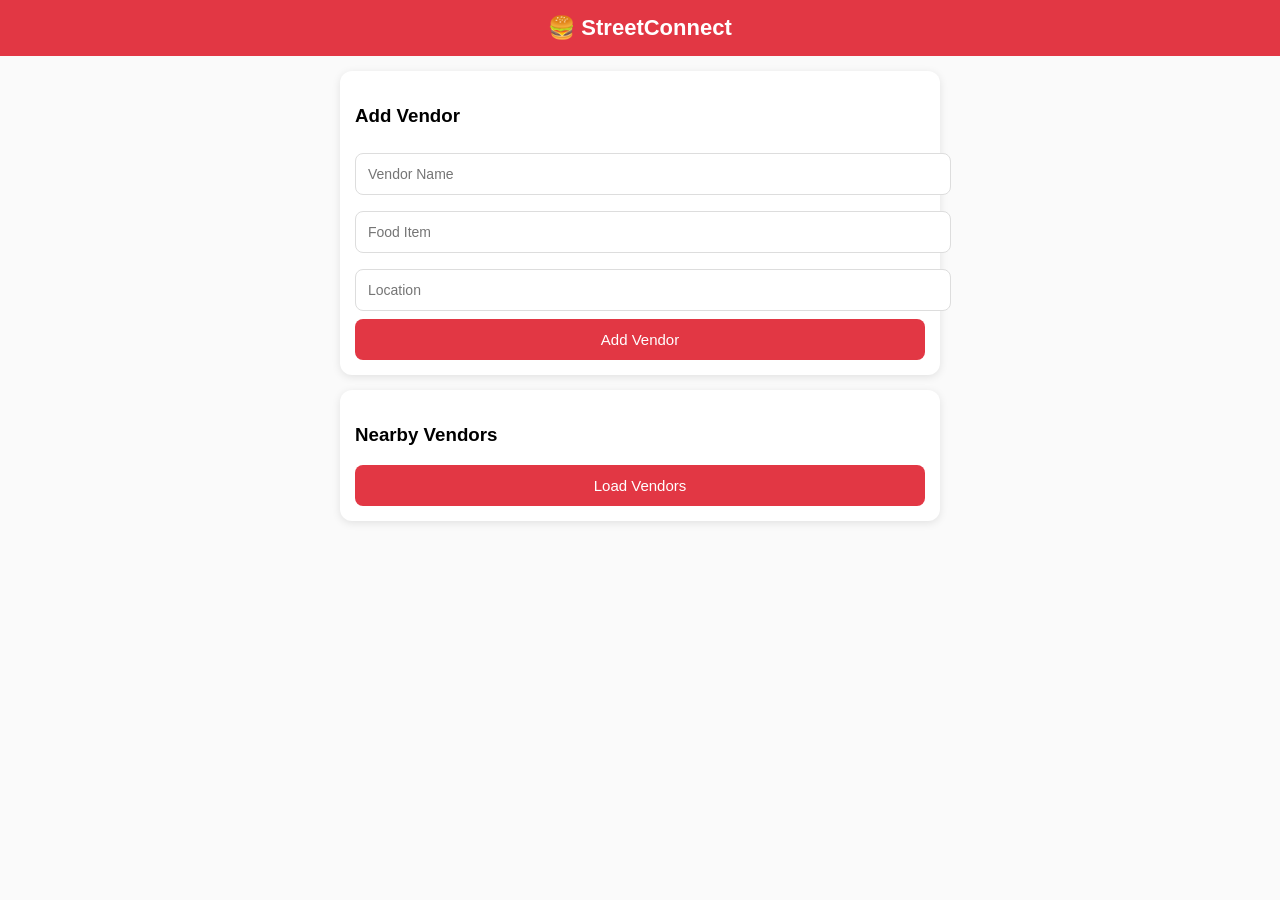
==== index.html @ 933df2ac "Add files via upload" ====
<!DOCTYPE html>
<html>
<head>
    <title>StreetConnect</title>

    <style>
        body {
            margin: 0;
            font-family: 'Segoe UI', Arial;
            background: #fafafa;
        }

        /* Header */
        .header {
            background: #e23744;
            color: white;
            padding: 15px;
            font-size: 22px;
            font-weight: bold;
            text-align: center;
        }

        .container {
            width: 90%;
            max-width: 600px;
            margin: auto;
        }

        /* Input Card */
        .card {
            background: white;
            padding: 15px;
            margin-top: 15px;
            border-radius: 12px;
            box-shadow: 0 2px 8px rgba(0,0,0,0.1);
        }

        input {
            width: 100%;
            padding: 12px;
            margin: 8px 0;
            border-radius: 8px;
            border: 1px solid #ddd;
            font-size: 14px;
        }

        button {
            width: 100%;
            padding: 12px;
            background: #e23744;
            color: white;
            border: none;
            border-radius: 8px;
            font-size: 15px;
            cursor: pointer;
        }

        button:hover {
            background: #c92d39;
        }

        /* Vendor Cards */
        .vendor-card {
            background: white;
            margin-top: 12px;
            padding: 15px;
            border-radius: 12px;
            box-shadow: 0 2px 6px rgba(0,0,0,0.08);
            text-align: left;
        }

        .vendor-name {
            font-size: 18px;
            font-weight: bold;
        }

        .food {
            color: #555;
            margin-top: 5px;
        }

        .location {
            font-size: 13px;
            color: gray;
            margin-top: 5px;
        }

    </style>
</head>

<body>

<div class="header">🍔 StreetConnect</div>

<div class="container">

    <!-- Vendor Form -->
    <div class="card">
        <h3>Add Vendor</h3>

        <input id="name" placeholder="Vendor Name">
        <input id="food" placeholder="Food Item">
        <input id="location" placeholder="Location">

        <button onclick="addVendor()">Add Vendor</button>
    </div>

    <!-- Vendor List -->
    <div class="card">
        <h3>Nearby Vendors</h3>

        <button onclick="getVendors()">Load Vendors</button>

        <div id="list"></div>
    </div>

</div>

<script>
const API = "http://127.0.0.1:5000";

// Add Vendor
function addVendor() {
    const name = document.getElementById("name").value;
    const food = document.getElementById("food").value;
    const location = document.getElementById("location").value;

    fetch(API + "/add_vendor", {
        method: "POST",
        headers: {"Content-Type": "application/json"},
        body: JSON.stringify({name, food, location})
    })
    .then(res => res.json())
    .then(data => {
        alert(data.message);
    });
}

// Get Vendors
function getVendors() {
    fetch(API + "/get_vendors")
    .then(res => res.json())
    .then(data => {
        const list = document.getElementById("list");
        list.innerHTML = "";

        data.forEach(v => {
            const card = document.createElement("div");
            card.className = "vendor-card";

            card.innerHTML = `
                <div class="vendor-name">${v[1]}</div>
                <div class="food">🍽 ${v[2]}</div>
                <div class="location">📍 ${v[3]}</div>
            `;

            list.appendChild(card);
        });
    });
}
</script>

</body>
</html>
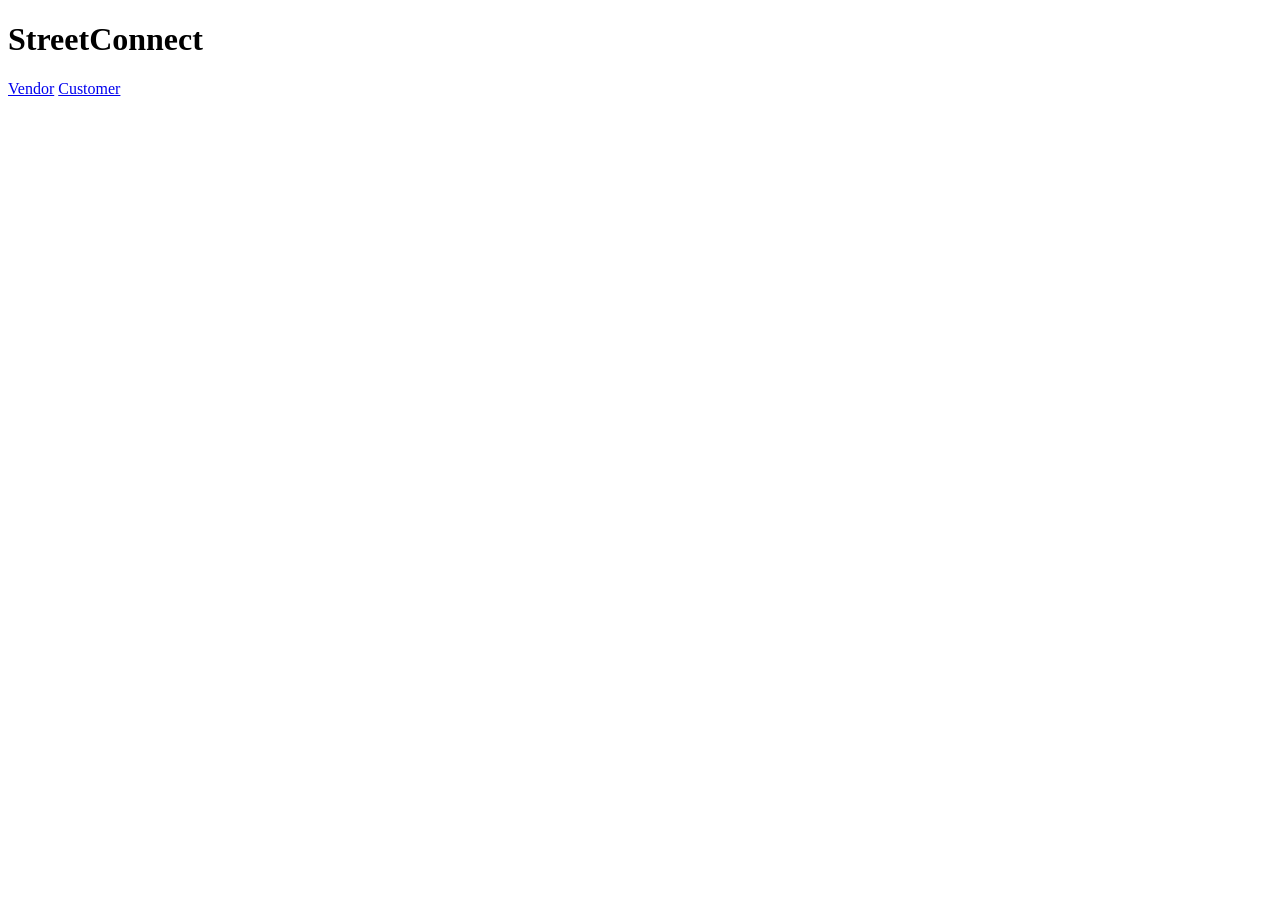
==== commit f70e47c0: "index.html" ====
--- a/index.html
+++ b/index.html
@@ -2,163 +2,14 @@
 <html>
 <head>
     <title>StreetConnect</title>
-
-    <style>
-        body {
-            margin: 0;
-            font-family: 'Segoe UI', Arial;
-            background: #fafafa;
-        }
-
-        /* Header */
-        .header {
-            background: #e23744;
-            color: white;
-            padding: 15px;
-            font-size: 22px;
-            font-weight: bold;
-            text-align: center;
-        }
-
-        .container {
-            width: 90%;
-            max-width: 600px;
-            margin: auto;
-        }
-
-        /* Input Card */
-        .card {
-            background: white;
-            padding: 15px;
-            margin-top: 15px;
-            border-radius: 12px;
-            box-shadow: 0 2px 8px rgba(0,0,0,0.1);
-        }
-
-        input {
-            width: 100%;
-            padding: 12px;
-            margin: 8px 0;
-            border-radius: 8px;
-            border: 1px solid #ddd;
-            font-size: 14px;
-        }
-
-        button {
-            width: 100%;
-            padding: 12px;
-            background: #e23744;
-            color: white;
-            border: none;
-            border-radius: 8px;
-            font-size: 15px;
-            cursor: pointer;
-        }
-
-        button:hover {
-            background: #c92d39;
-        }
-
-        /* Vendor Cards */
-        .vendor-card {
-            background: white;
-            margin-top: 12px;
-            padding: 15px;
-            border-radius: 12px;
-            box-shadow: 0 2px 6px rgba(0,0,0,0.08);
-            text-align: left;
-        }
-
-        .vendor-name {
-            font-size: 18px;
-            font-weight: bold;
-        }
-
-        .food {
-            color: #555;
-            margin-top: 5px;
-        }
-
-        .location {
-            font-size: 13px;
-            color: gray;
-            margin-top: 5px;
-        }
-
-    </style>
+    <link rel="stylesheet" href="style.css">
 </head>
-
 <body>
 
-<div class="header">🍔 StreetConnect</div>
+<h1>StreetConnect</h1>
 
-<div class="container">
-
-    <!-- Vendor Form -->
-    <div class="card">
-        <h3>Add Vendor</h3>
-
-        <input id="name" placeholder="Vendor Name">
-        <input id="food" placeholder="Food Item">
-        <input id="location" placeholder="Location">
-
-        <button onclick="addVendor()">Add Vendor</button>
-    </div>
-
-    <!-- Vendor List -->
-    <div class="card">
-        <h3>Nearby Vendors</h3>
-
-        <button onclick="getVendors()">Load Vendors</button>
-
-        <div id="list"></div>
-    </div>
-
-</div>
-
-<script>
-const API = "http://127.0.0.1:5000";
-
-// Add Vendor
-function addVendor() {
-    const name = document.getElementById("name").value;
-    const food = document.getElementById("food").value;
-    const location = document.getElementById("location").value;
-
-    fetch(API + "/add_vendor", {
-        method: "POST",
-        headers: {"Content-Type": "application/json"},
-        body: JSON.stringify({name, food, location})
-    })
-    .then(res => res.json())
-    .then(data => {
-        alert(data.message);
-    });
-}
-
-// Get Vendors
-function getVendors() {
-    fetch(API + "/get_vendors")
-    .then(res => res.json())
-    .then(data => {
-        const list = document.getElementById("list");
-        list.innerHTML = "";
-
-        data.forEach(v => {
-            const card = document.createElement("div");
-            card.className = "vendor-card";
-
-            card.innerHTML = `
-                <div class="vendor-name">${v[1]}</div>
-                <div class="food">🍽 ${v[2]}</div>
-                <div class="location">📍 ${v[3]}</div>
-            `;
-
-            list.appendChild(card);
-        });
-    });
-}
-</script>
+<a href="vendor.html">Vendor</a>
+<a href="customer.html">Customer</a>
 
 </body>
-</html>+</html>
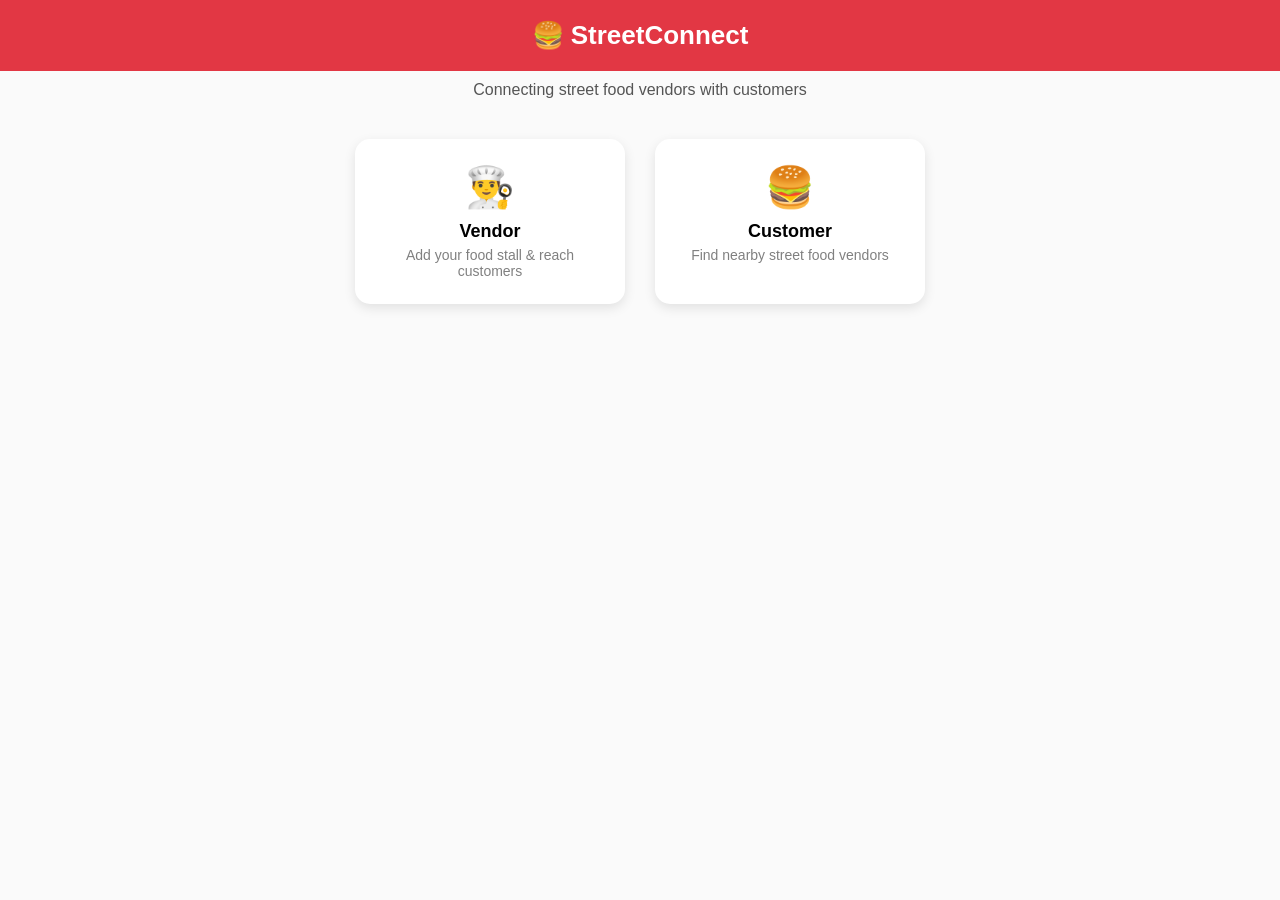
==== commit 23ba73a6: "Update index.html" ====
--- a/index.html
+++ b/index.html
@@ -2,14 +2,95 @@
 <html>
 <head>
     <title>StreetConnect</title>
-    <link rel="stylesheet" href="style.css">
+
+    <style>
+        body {
+            margin: 0;
+            font-family: 'Segoe UI', Arial;
+            background: #fafafa;
+            text-align: center;
+        }
+
+        /* Header */
+        .header {
+            background: #e23744;
+            color: white;
+            padding: 20px;
+            font-size: 26px;
+            font-weight: bold;
+        }
+
+        .subtitle {
+            color: #555;
+            margin-top: 10px;
+            font-size: 16px;
+        }
+
+        /* Container */
+        .container {
+            margin-top: 40px;
+            display: flex;
+            justify-content: center;
+            gap: 30px;
+            flex-wrap: wrap;
+        }
+
+        /* Cards */
+        .card {
+            background: white;
+            width: 220px;
+            padding: 25px;
+            border-radius: 15px;
+            box-shadow: 0 4px 12px rgba(0,0,0,0.1);
+            cursor: pointer;
+            transition: 0.3s;
+            text-decoration: none;
+            color: black;
+        }
+
+        .card:hover {
+            transform: translateY(-5px);
+        }
+
+        .icon {
+            font-size: 40px;
+        }
+
+        .title {
+            margin-top: 10px;
+            font-size: 18px;
+            font-weight: bold;
+        }
+
+        .desc {
+            font-size: 14px;
+            color: gray;
+            margin-top: 5px;
+        }
+
+    </style>
 </head>
+
 <body>
 
-<h1>StreetConnect</h1>
+<div class="header">🍔 StreetConnect</div>
+<div class="subtitle">Connecting street food vendors with customers</div>
 
-<a href="vendor.html">Vendor</a>
-<a href="customer.html">Customer</a>
+<div class="container">
+
+    <a href="vendor.html" class="card">
+        <div class="icon">👨‍🍳</div>
+        <div class="title">Vendor</div>
+        <div class="desc">Add your food stall & reach customers</div>
+    </a>
+
+    <a href="customer.html" class="card">
+        <div class="icon">🍔</div>
+        <div class="title">Customer</div>
+        <div class="desc">Find nearby street food vendors</div>
+    </a>
+
+</div>
 
 </body>
 </html>
